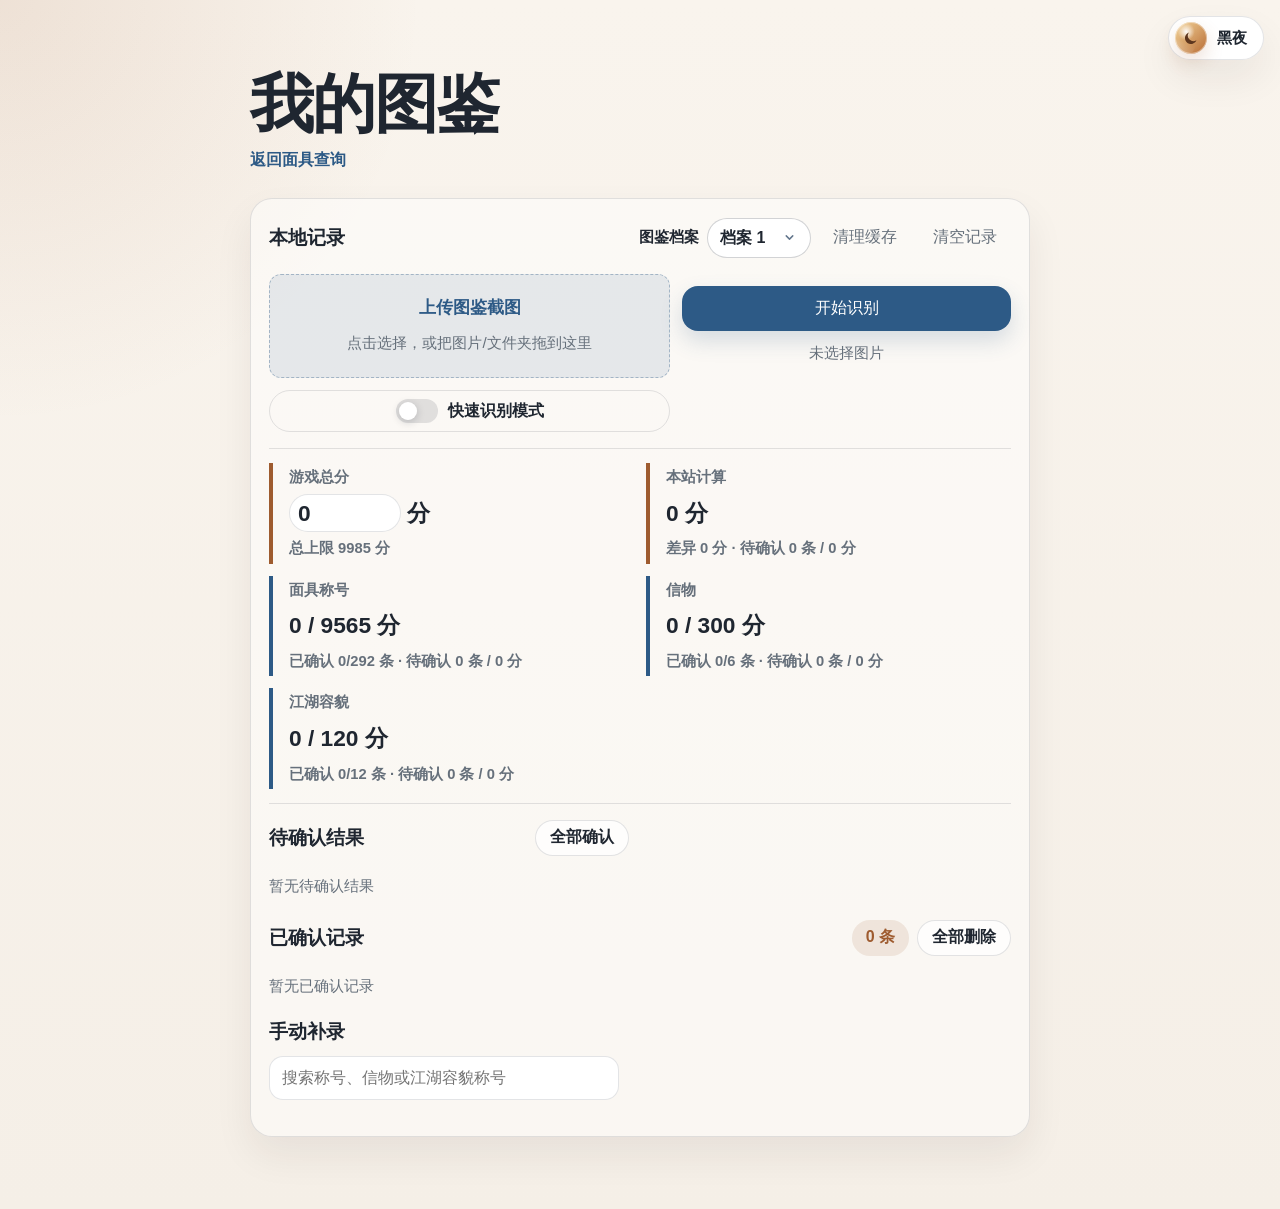
==== inventory.html @ 66054a43 "新增清理缓存按钮，强制更新新代码" ====
<!DOCTYPE html>
<html lang="zh-CN">
  <head>
    <meta charset="UTF-8" />
    <meta name="viewport" content="width=device-width, initial-scale=1.0" />
    <title>我的图鉴 - 放置江湖面具分查询</title>
    <meta
      name="description"
      content="本地上传图鉴截图识别称号、信物和江湖容貌，计算图鉴分差异。"
    />
    <link rel="icon" href="data:," />
    <script>
      (() => {
        try {
          const theme = localStorage.getItem("mask-score-theme");
          if (theme === "light" || theme === "dark") {
            document.documentElement.dataset.theme = theme;
          }
        } catch (error) {}
      })();
    </script>
    <link rel="stylesheet" href="./styles.css?v=20260520-runtime-cache1" />
  </head>
  <body class="inventory-only-page">
    <button
      id="theme-toggle"
      class="theme-toggle"
      type="button"
      aria-label="切换为黑夜模式"
      aria-pressed="false"
    >
      <span class="theme-toggle-orbit" aria-hidden="true">
        <span class="theme-toggle-glow"></span>
        <span class="theme-toggle-icon theme-toggle-icon-light">
          <svg viewBox="0 0 24 24" focusable="false">
            <path
              d="M12 5.5a6.5 6.5 0 1 0 0 13 6.5 6.5 0 0 0 0-13Zm0-3 1.1 2.1h-2.2L12 2.5Zm0 19 1.1-2.1h-2.2l1.1 2.1ZM4.7 4.7l2.3.7-1.6 1.6-.7-2.3Zm14.6 14.6-.7-2.3-1.6 1.6 2.3.7ZM2.5 12l2.1-1.1v2.2L2.5 12Zm19 0-2.1-1.1v2.2l2.1-1.1ZM4.7 19.3l.7-2.3 1.6 1.6-2.3.7ZM19.3 4.7l-2.3.7 1.6 1.6.7-2.3Z"
            />
          </svg>
        </span>
        <span class="theme-toggle-icon theme-toggle-icon-dark">
          <svg viewBox="0 0 24 24" focusable="false">
            <path
              d="M20.2 15.2A8.2 8.2 0 0 1 8.8 3.8 8.9 8.9 0 1 0 20.2 15.2Z"
            />
          </svg>
        </span>
      </span>
      <span id="theme-toggle-text" class="theme-toggle-text">黑夜</span>
    </button>

    <main class="page inventory-page">
      <section class="masthead">
        <h1>我的图鉴</h1>
        <p class="page-links">
          <a href="./index.html">返回面具查询</a>
        </p>
      </section>

      <section class="inventory-panel" aria-labelledby="inventory-title">
        <div class="panel-heading">
          <div>
            <h2 id="inventory-title">本地记录</h2>
          </div>
          <div class="heading-actions inventory-profile-actions">
            <label class="profile-select-label" for="inventory-profile">图鉴档案</label>
            <select id="inventory-profile" class="profile-select">
              <option value="profile-1">档案 1</option>
              <option value="profile-2">档案 2</option>
              <option value="profile-3">档案 3</option>
              <option value="profile-4">档案 4</option>
              <option value="profile-5">档案 5</option>
            </select>
            <button id="repair-cache" class="ghost-button" type="button">
              清理缓存
            </button>
            <button id="reset-inventory" class="ghost-button" type="button">
              清空记录
            </button>
          </div>
        </div>

        <div class="inventory-layout">
          <div class="inventory-card upload-card">
            <label id="upload-drop" class="upload-drop">
              <span>上传图鉴截图</span>
              <small>点击选择，或把图片/文件夹拖到这里</small>
              <input
                id="screenshot-input"
                class="file-input"
                type="file"
                accept="image/*"
                multiple
                aria-label="上传图鉴截图"
              />
            </label>
            <div class="upload-actions">
              <button id="run-ocr" class="primary-button" type="button" disabled>
                开始识别
              </button>
              <span id="ocr-status" class="inline-status">未选择图片</span>
              <span id="ocr-timer" class="ocr-timer" hidden></span>
            </div>
            <label class="ocr-mode-toggle">
              <input id="ocr-fast-mode" type="checkbox" />
              <span class="ocr-mode-switch" aria-hidden="true">
                <span></span>
              </span>
              <span>快速识别模式</span>
            </label>
            <progress id="ocr-progress" class="ocr-progress" value="0" max="1" hidden></progress>
          </div>

        </div>

        <div id="score-summary" class="score-summary" aria-live="polite"></div>

        <div class="inventory-tabs">
          <section class="inventory-card">
            <div class="compact-form-head">
              <h3>待确认结果</h3>
              <button id="confirm-all" class="ghost-button" type="button" disabled>
                全部确认
              </button>
            </div>
            <div id="pending-list" class="pending-list"></div>
          </section>

          <section class="inventory-card confirmed-section">
            <div class="compact-form-head">
              <h3>已确认记录</h3>
              <div class="heading-actions">
                <span id="confirmed-count" class="pill"></span>
                <button id="clear-confirmed" class="ghost-button" type="button" disabled>
                  全部删除
                </button>
              </div>
            </div>
            <div id="confirmed-list" class="manual-results"></div>
          </section>

          <section class="inventory-card">
            <h3>手动补录</h3>
            <div class="manual-search">
              <input
                id="manual-query"
                type="search"
                placeholder="搜索称号、信物或江湖容貌称号"
                autocomplete="off"
                spellcheck="false"
              />
            </div>
            <div id="manual-results" class="manual-results"></div>
          </section>
        </div>

        <section class="inventory-card token-section" hidden>
          <div class="compact-form-head">
            <h3>信物图鉴</h3>
            <span id="token-count" class="pill"></span>
          </div>
          <div id="token-list" class="token-list"></div>
        </section>
      </section>
    </main>

    <div id="confirm-dialog" class="modal-backdrop" hidden>
      <section
        class="confirm-modal"
        role="dialog"
        aria-modal="true"
        aria-labelledby="confirm-dialog-title"
        aria-describedby="confirm-dialog-message"
      >
        <h2 id="confirm-dialog-title">确认操作</h2>
        <p id="confirm-dialog-message">确定执行这个操作吗？</p>
        <div class="modal-actions">
          <button
            id="confirm-dialog-cancel"
            class="ghost-button"
            type="button"
            data-dialog-action="cancel"
          >
            取消
          </button>
          <button
            id="confirm-dialog-confirm"
            class="primary-button danger-button"
            type="button"
            data-dialog-action="confirm"
          >
            确认
          </button>
        </div>
      </section>
    </div>

    <script src="./vendor/tesseract/tesseract.min.js?v=5.1.1" defer></script>
    <script src="./vendor/pinyin-pro.js" defer></script>
    <script src="./app.js?v=20260520-runtime-cache1" defer></script>
  </body>
</html>
---- styles.css ----
:root {
  color-scheme: light;
  --bg: #f5efe7;
  --surface: rgba(255, 252, 247, 0.92);
  --surface-strong: rgba(255, 255, 255, 0.98);
  --ink: #1f2630;
  --muted: #66707b;
  --line: rgba(31, 38, 48, 0.12);
  --accent: #2d5a86;
  --accent-soft: rgba(45, 90, 134, 0.1);
  --warm: #9e5b2f;
  --warm-soft: rgba(158, 91, 47, 0.12);
  --shadow: 0 18px 38px rgba(42, 35, 27, 0.07);
  --radius-lg: 20px;
  --radius-md: 16px;
  --radius-sm: 999px;
  --transition: 180ms ease-out;
}

:root[data-theme="dark"] {
  color-scheme: dark;
  --bg: #14181d;
  --surface: rgba(27, 32, 39, 0.9);
  --surface-strong: rgba(31, 37, 45, 0.96);
  --ink: #d6dce4;
  --muted: #9ca7b4;
  --line: rgba(214, 220, 228, 0.12);
  --accent: #79a6d2;
  --accent-soft: rgba(121, 166, 210, 0.16);
  --warm: #d6b183;
  --warm-soft: rgba(214, 177, 131, 0.14);
  --shadow: 0 18px 42px rgba(0, 0, 0, 0.34);
}

* {
  box-sizing: border-box;
}

[hidden] {
  display: none !important;
}

html {
  scroll-behavior: smooth;
}

body {
  margin: 0;
  min-height: 100vh;
  font-family: "Noto Sans SC", "PingFang SC", "Microsoft YaHei", sans-serif;
  color: var(--ink);
  transition: color 280ms ease-out;
  background:
    radial-gradient(circle at top left, rgba(158, 91, 47, 0.12), transparent 24%),
    linear-gradient(180deg, #f9f4ed 0%, var(--bg) 100%);
}

:root[data-theme="dark"] body {
  background:
    radial-gradient(circle at top left, rgba(121, 166, 210, 0.14), transparent 24%),
    linear-gradient(180deg, #181d24 0%, var(--bg) 100%);
}

button,
input {
  font: inherit;
}

button {
  cursor: pointer;
}

.theme-toggle {
  position: fixed;
  top: 16px;
  right: 16px;
  z-index: 10;
  display: inline-flex;
  align-items: center;
  gap: 9px;
  min-height: 44px;
  padding: 5px 15px 5px 6px;
  border: 1px solid var(--line);
  border-radius: var(--radius-sm);
  background: var(--surface-strong);
  color: var(--ink);
  box-shadow: var(--shadow);
  font-size: 0.94rem;
  font-weight: 800;
  line-height: 1;
  transition:
    transform var(--transition),
    background-color var(--transition),
    color var(--transition),
    border-color var(--transition),
    box-shadow var(--transition);
}

.theme-toggle:hover,
.theme-toggle:focus-visible {
  transform: translateY(-1px);
  border-color: rgba(45, 90, 134, 0.34);
  color: var(--accent);
}

.theme-toggle:focus-visible {
  outline: 3px solid var(--accent-soft);
  outline-offset: 3px;
}

.theme-toggle-orbit {
  position: relative;
  display: inline-flex;
  align-items: center;
  justify-content: center;
  width: 32px;
  height: 32px;
  overflow: hidden;
  border-radius: 50%;
  background:
    radial-gradient(circle at 35% 30%, rgba(255, 255, 255, 0.95), transparent 28%),
    linear-gradient(135deg, #f4d69c, #b76b34);
  box-shadow:
    inset 0 0 0 1px rgba(255, 255, 255, 0.42),
    0 8px 18px rgba(158, 91, 47, 0.18);
  will-change: transform;
  transition:
    box-shadow 320ms ease-out,
    transform 320ms cubic-bezier(0.2, 0.8, 0.2, 1);
}

.theme-toggle-glow {
  position: absolute;
  inset: -8px;
  border-radius: inherit;
  background:
    conic-gradient(from 90deg, transparent, rgba(255, 255, 255, 0.7), transparent 42%);
  opacity: 0.5;
  transform: translateX(-18px) rotate(18deg);
  transition:
    opacity 320ms ease-out,
    transform 420ms cubic-bezier(0.2, 0.8, 0.2, 1);
}

.theme-toggle-icon {
  position: absolute;
  inset: 0;
  display: inline-flex;
  align-items: center;
  justify-content: center;
  color: #5d361e;
  transition:
    opacity 240ms ease-out,
    color 260ms ease-out,
    transform 360ms cubic-bezier(0.2, 0.8, 0.2, 1);
}

.theme-toggle-icon svg {
  width: 16px;
  height: 16px;
  fill: currentColor;
}

.theme-toggle-icon-light {
  opacity: 0;
  transform: translateY(14px) rotate(-70deg) scale(0.72);
}

.theme-toggle-icon-dark {
  opacity: 1;
  transform: translateY(0) rotate(0deg) scale(1);
}

.theme-toggle-text {
  display: inline-block;
  min-width: 2.1em;
  text-align: center;
  transition:
    opacity 220ms ease-out,
    transform 260ms cubic-bezier(0.2, 0.8, 0.2, 1);
}

.theme-toggle.is-switching .theme-toggle-orbit {
  animation: theme-orbit-pop 420ms cubic-bezier(0.2, 0.8, 0.2, 1);
}

.theme-toggle.is-switching .theme-toggle-glow {
  opacity: 0.9;
  transform: translateX(18px) rotate(150deg);
}

.theme-toggle.is-switching .theme-toggle-text {
  animation: theme-text-flip 300ms ease-out;
}

:root[data-theme="dark"] .theme-toggle-orbit {
  background:
    radial-gradient(circle at 64% 35%, rgba(255, 255, 255, 0.78), transparent 11%),
    linear-gradient(135deg, #263241, #0f151d);
  box-shadow:
    inset 0 0 0 1px rgba(255, 255, 255, 0.13),
    0 8px 18px rgba(0, 0, 0, 0.28);
}

:root[data-theme="dark"] .theme-toggle-icon-light {
  color: #f2ca73;
  opacity: 1;
  transform: translateY(0) rotate(0deg) scale(1);
}

:root[data-theme="dark"] .theme-toggle-icon-dark {
  opacity: 0;
  transform: translateY(-14px) rotate(70deg) scale(0.72);
}

.page {
  width: min(920px, calc(100% - 32px));
  margin: 0 auto;
  padding: 72px 0 72px;
}

.masthead {
  margin-bottom: 22px;
}

.masthead h1 {
  margin: 0;
  font-size: clamp(2.3rem, 5vw, 4rem);
  line-height: 1;
  letter-spacing: -0.03em;
}

.intro {
  margin: 14px 0 0;
  max-width: 34rem;
  font-size: 1.08rem;
  line-height: 1.7;
  color: var(--muted);
}

.page-links {
  display: flex;
  flex-wrap: wrap;
  align-items: center;
  gap: 10px 12px;
  margin: 12px 0 0;
  font-size: 1rem;
  font-weight: 800;
  line-height: 1.5;
}

.page-links a {
  color: var(--accent);
  text-decoration: none;
}

.page-links a:hover,
.page-links a:focus-visible {
  text-decoration: underline;
  text-underline-offset: 4px;
}

.profile-inline-control {
  display: inline-flex;
  align-items: center;
  gap: 8px;
  color: var(--ink);
  font-weight: 800;
}

.search-area {
  margin-top: 8px;
}

.sr-only {
  position: absolute;
  width: 1px;
  height: 1px;
  padding: 0;
  margin: -1px;
  overflow: hidden;
  clip: rect(0, 0, 0, 0);
  white-space: nowrap;
  border: 0;
}

.search-form {
  margin: 0;
}

.input-shell {
  display: grid;
  grid-template-columns: auto minmax(0, 1fr) auto auto;
  align-items: center;
  gap: 10px;
  padding: 10px;
  border-radius: 22px;
  background: var(--surface-strong);
  border: 1px solid var(--line);
  box-shadow: var(--shadow);
}

.input-shell:focus-within {
  border-color: rgba(45, 90, 134, 0.34);
  box-shadow:
    0 18px 38px rgba(42, 35, 27, 0.07),
    0 0 0 5px rgba(45, 90, 134, 0.08);
}

.input-icon {
  display: inline-flex;
  align-items: center;
  justify-content: center;
  width: 44px;
  height: 44px;
  border-radius: 14px;
  background: var(--accent-soft);
  color: var(--accent);
}

.input-icon svg {
  width: 18px;
  height: 18px;
  fill: currentColor;
}

.search-form input {
  width: 100%;
  padding: 0;
  border: 0;
  background: transparent;
  color: var(--ink);
  font-size: 1.08rem;
}

.search-form input::placeholder {
  color: #8e97a1;
}

.search-form input:focus {
  outline: 0;
}

.ghost-button,
.primary-button,
.suggestion-item {
  border: 0;
  transition:
    transform var(--transition),
    background-color var(--transition),
    color var(--transition),
    border-color var(--transition),
    box-shadow var(--transition);
}

.ghost-button {
  padding: 10px 14px;
  border-radius: 14px;
  background: transparent;
  color: var(--muted);
}

.ghost-button:hover,
.ghost-button:focus-visible {
  background: rgba(31, 38, 48, 0.06);
  color: var(--ink);
}

.ghost-button:disabled {
  cursor: default;
  opacity: 0.58;
}

.primary-button {
  padding: 12px 18px;
  border-radius: 16px;
  background: var(--accent);
  color: #fff;
  box-shadow: 0 10px 22px rgba(45, 90, 134, 0.18);
}

.primary-button:hover,
.primary-button:focus-visible {
  transform: translateY(-1px);
  background: #21486d;
}

.danger-button {
  background: #a95348;
  box-shadow: 0 10px 22px rgba(169, 83, 72, 0.2);
}

.danger-button:hover,
.danger-button:focus-visible {
  background: #8f463d;
}

.suggestions {
  display: flex;
  flex-wrap: wrap;
  gap: 10px;
}

.suggestion-item {
  padding: 10px 14px;
  border-radius: var(--radius-sm);
  background: rgba(255, 255, 255, 0.76);
  border: 1px solid var(--line);
  color: var(--ink);
  font-size: 1rem;
  line-height: 1.35;
}

.suggestion-item:hover,
.suggestion-item:focus-visible {
  transform: translateY(-1px);
  background: #fff;
}

.suggestions {
  margin-top: 12px;
}

.filter-form,
.trait-form {
  display: grid;
  gap: 12px;
  margin-top: 14px;
  padding: 12px;
  border: 1px solid var(--line);
  border-radius: 18px;
  background: rgba(255, 255, 255, 0.48);
}

.form-panel-head {
  display: flex;
  align-items: center;
  justify-content: space-between;
  gap: 12px;
  min-width: 0;
}

.filter-title {
  min-width: max-content;
  font-size: 1rem;
  font-weight: 800;
  line-height: 1.3;
}

.collapse-toggle {
  display: inline-grid;
  grid-auto-flow: column;
  grid-auto-columns: max-content;
  place-items: center;
  align-content: center;
  justify-content: center;
  gap: 7px;
  min-width: 66px;
  min-height: 32px;
  padding: 0 11px;
  border: 1px solid var(--line);
  border-radius: var(--radius-sm);
  background: rgba(255, 255, 255, 0.62);
  color: var(--muted);
  font-size: 0.9rem;
  font-weight: 800;
  line-height: 1;
  transition:
    background-color var(--transition),
    border-color var(--transition),
    color var(--transition);
}

.collapse-toggle-label {
  display: block;
  line-height: 1;
}

.collapse-toggle-icon {
  display: block;
  width: 7px;
  height: 7px;
  border-right: 2px solid currentColor;
  border-bottom: 2px solid currentColor;
  transform: rotate(45deg);
  transform-origin: center;
  transition: transform var(--transition);
}

.collapse-toggle[aria-expanded="false"] .collapse-toggle-icon {
  transform: rotate(-135deg);
}

.collapse-toggle:hover,
.collapse-toggle:focus-visible {
  border-color: rgba(45, 90, 134, 0.34);
  background: var(--surface-strong);
  color: var(--accent);
}

.collapse-toggle:focus-visible {
  outline: 3px solid var(--accent-soft);
  outline-offset: 3px;
}

.filter-content {
  display: grid;
  grid-template-columns: minmax(0, 1fr) minmax(0, 1fr);
  align-items: center;
  gap: 12px;
}

.filter-group {
  display: flex;
  flex-wrap: wrap;
  align-items: center;
  gap: 8px;
  min-width: 0;
  margin: 0;
  padding: 0;
  border: 0;
}

.filter-group-title {
  flex: 0 0 auto;
  margin-right: 2px;
  color: var(--muted);
  font-size: 0.9rem;
  line-height: 1.3;
}

.filter-option {
  display: inline-flex;
  align-items: center;
  gap: 6px;
  min-height: 32px;
  padding: 0 10px;
  border: 1px solid var(--line);
  border-radius: var(--radius-sm);
  background: rgba(255, 255, 255, 0.62);
  color: var(--ink);
  font-size: 0.92rem;
  font-weight: 700;
  line-height: 1.3;
  cursor: pointer;
  transition:
    background-color var(--transition),
    border-color var(--transition),
    color var(--transition);
}

.filter-option:hover,
.filter-option:focus-within {
  border-color: rgba(45, 90, 134, 0.34);
  background: var(--surface-strong);
}

.filter-option input {
  width: 14px;
  height: 14px;
  margin: 0;
  accent-color: var(--accent);
}

.filter-option.is-selected {
  border-color: rgba(45, 90, 134, 0.34);
  background: var(--accent-soft);
  color: var(--accent);
}

.trait-content {
  display: grid;
  grid-template-columns: minmax(0, 1fr) auto;
  align-items: center;
  gap: 12px;
}

.trait-copy {
  display: flex;
  align-items: baseline;
  gap: 8px;
  min-width: max-content;
}

.trait-title {
  font-size: 1rem;
  font-weight: 800;
  line-height: 1.3;
}

.trait-limit {
  color: var(--muted);
  font-size: 0.9rem;
  line-height: 1.3;
}

.trait-options {
  display: flex;
  flex-wrap: wrap;
  gap: 8px;
  min-width: 0;
}

.trait-option {
  display: inline-flex;
  align-items: center;
  gap: 6px;
  min-height: 32px;
  padding: 0 10px;
  border: 1px solid var(--line);
  border-radius: var(--radius-sm);
  background: rgba(255, 255, 255, 0.62);
  color: var(--ink);
  font-size: 0.92rem;
  font-weight: 700;
  line-height: 1.3;
  cursor: pointer;
  transition:
    background-color var(--transition),
    border-color var(--transition),
    color var(--transition);
}

.trait-option:hover,
.trait-option:focus-within {
  border-color: rgba(45, 90, 134, 0.34);
  background: var(--surface-strong);
}

.trait-option input {
  width: 14px;
  height: 14px;
  margin: 0;
  accent-color: var(--accent);
}

.trait-option.is-selected {
  border-color: rgba(45, 90, 134, 0.34);
  background: var(--accent-soft);
  color: var(--accent);
}

.trait-option.is-disabled {
  cursor: not-allowed;
  opacity: 0.46;
}

.trait-percent {
  color: var(--warm);
  white-space: nowrap;
}

.trait-bonus {
  display: inline-flex;
  align-items: center;
  justify-content: center;
  min-height: 32px;
  padding: 0 10px;
  border-radius: var(--radius-sm);
  background: var(--warm-soft);
  color: var(--warm);
  font-weight: 800;
  white-space: nowrap;
}

.inventory-panel {
  position: fixed;
  top: 72px;
  bottom: 16px;
  left: 16px;
  z-index: 8;
  display: grid;
  gap: 16px;
  width: clamp(220px, calc((100vw - 920px) / 2 - 32px), 360px);
  margin-top: 0;
  padding: 18px;
  overflow: auto;
  border: 1px solid var(--line);
  border-radius: 22px;
  background: rgba(255, 255, 255, 0.48);
  box-shadow: var(--shadow);
}

.inventory-panel .inventory-layout,
.inventory-panel .inventory-tabs,
.inventory-panel .score-summary {
  grid-template-columns: 1fr;
}

.inventory-only-page .page {
  width: min(780px, calc(100% - 32px));
}

.inventory-only-page .inventory-panel {
  position: static;
  width: 100%;
  max-height: none;
  margin-top: 26px;
  overflow: visible;
}

.inventory-only-page .inventory-tabs {
  grid-template-columns: repeat(2, minmax(0, 1fr));
}

.inventory-only-page .inventory-layout {
  grid-template-columns: 1fr;
}

.inventory-only-page .score-summary {
  grid-template-columns: repeat(2, minmax(0, 1fr));
}

.inventory-only-page .upload-card {
  width: 100%;
}

.upload-card {
  grid-template-columns: minmax(280px, 1fr) minmax(260px, 0.82fr);
  align-items: stretch;
  column-gap: 22px;
}

.panel-heading,
.compact-form-head,
.upload-actions {
  display: flex;
  align-items: center;
  justify-content: space-between;
  gap: 12px;
  min-width: 0;
}

.heading-actions {
  display: flex;
  flex: 0 0 auto;
  align-items: center;
  justify-content: flex-end;
  gap: 8px;
}

.inventory-profile-actions {
  flex-wrap: wrap;
}

.profile-select-label {
  color: var(--ink);
  font-size: 0.92rem;
  font-weight: 800;
  white-space: nowrap;
}

.profile-select {
  appearance: none;
  min-height: 40px;
  min-width: 104px;
  padding: 0 38px 0 12px;
  border: 1px solid rgba(31, 38, 48, 0.2);
  border-radius: var(--radius-sm);
  background-color: var(--surface-strong);
  background-image: url("data:image/svg+xml,%3Csvg viewBox='0 0 16 16' xmlns='http://www.w3.org/2000/svg'%3E%3Cpath d='M4 6l4 4 4-4' fill='none' stroke='%2364778d' stroke-width='1.8' stroke-linecap='round' stroke-linejoin='round'/%3E%3C/svg%3E");
  background-position: right 14px center;
  background-repeat: no-repeat;
  background-size: 13px 13px;
  color: var(--ink);
  font: inherit;
  font-weight: 800;
}

:root[data-theme="dark"] .profile-select {
  border-color: var(--line);
}

.panel-heading h2,
.compact-form-head h3,
.inventory-card h3 {
  margin: 0;
  font-size: 1.2rem;
  line-height: 1.25;
}

.panel-heading p,
.subtle-line,
.inline-status {
  margin: 6px 0 0;
  color: var(--muted);
  font-size: 0.94rem;
  line-height: 1.6;
}

.inventory-layout,
.inventory-tabs {
  display: grid;
  grid-template-columns: repeat(2, minmax(0, 1fr));
  gap: 22px;
}

.inventory-card {
  display: grid;
  gap: 12px;
  min-width: 0;
  padding: 0;
  border: 0;
  border-radius: 0;
  background: transparent;
}

.confirmed-section {
  grid-column: 1 / -1;
}

.confirmed-section .manual-results {
  grid-template-columns: repeat(2, minmax(0, 1fr));
  column-gap: 44px;
  row-gap: 0;
}

.upload-drop {
  position: relative;
  display: grid;
  place-items: center;
  gap: 6px;
  min-height: 104px;
  padding: 18px 22px;
  border: 1px dashed rgba(45, 90, 134, 0.36);
  border-radius: 12px;
  background: var(--accent-soft);
  color: var(--accent);
  text-align: center;
  cursor: pointer;
  transition:
    border-color 0.18s ease,
    background 0.18s ease,
    transform 0.18s ease;
  overflow: hidden;
}

.upload-actions {
  align-self: stretch;
  flex-direction: column;
  align-items: stretch;
  justify-content: center;
  gap: 10px;
  min-width: 0;
}

.upload-actions .primary-button {
  width: 100%;
  min-width: 132px;
  white-space: nowrap;
}

.upload-actions .inline-status {
  min-height: 24px;
  margin: 0;
  text-align: center;
}

.ocr-timer {
  display: inline-flex;
  align-items: center;
  justify-content: center;
  min-height: 30px;
  padding: 4px 10px;
  border-radius: 999px;
  background: var(--surface-strong);
  color: var(--muted);
  font-size: 0.92rem;
  font-weight: 800;
  line-height: 1.35;
  text-align: center;
}

.ocr-mode-toggle {
  display: flex;
  align-items: center;
  justify-content: center;
  gap: 10px;
  min-height: 42px;
  padding: 8px 12px;
  border: 1px solid var(--line);
  border-radius: var(--radius-sm);
  color: var(--ink);
  font-weight: 800;
  cursor: pointer;
  user-select: none;
}

.ocr-mode-toggle input {
  position: absolute;
  width: 1px;
  height: 1px;
  opacity: 0;
  pointer-events: none;
}

.ocr-mode-switch {
  position: relative;
  flex: 0 0 auto;
  width: 42px;
  height: 24px;
  border-radius: 999px;
  background: var(--line);
  transition:
    background 0.18s ease,
    box-shadow 0.18s ease;
}

.ocr-mode-switch span {
  position: absolute;
  top: 3px;
  left: 3px;
  width: 18px;
  height: 18px;
  border-radius: 50%;
  background: var(--surface-strong);
  box-shadow: 0 2px 8px rgba(16, 24, 40, 0.2);
  transition: transform 0.18s ease;
}

.ocr-mode-toggle input:checked + .ocr-mode-switch {
  background: var(--accent);
  box-shadow: 0 0 0 4px var(--accent-soft);
}

.ocr-mode-toggle input:checked + .ocr-mode-switch span {
  transform: translateX(18px);
}

.ocr-mode-toggle input:focus-visible + .ocr-mode-switch {
  outline: 3px solid var(--accent-soft);
  outline-offset: 2px;
}

.upload-drop.is-drag-over {
  border-color: var(--accent);
  background: color-mix(in srgb, var(--accent-soft) 72%, var(--accent) 28%);
  transform: translateY(-1px);
}

.upload-drop:focus-within {
  border-color: var(--accent);
  box-shadow: 0 0 0 4px var(--accent-soft);
}

.upload-drop span {
  position: relative;
  z-index: 1;
  pointer-events: none;
  font-size: 1.04rem;
  font-weight: 800;
}

.upload-drop small {
  position: relative;
  z-index: 1;
  pointer-events: none;
  color: var(--muted);
  font-size: 0.95rem;
  line-height: 1.5;
}

.file-input {
  position: absolute;
  inset: 0;
  width: 100%;
  height: 100%;
  z-index: 2;
  opacity: 0;
  cursor: pointer;
  pointer-events: auto;
}

.ocr-progress {
  grid-column: 1 / -1;
  width: 100%;
  height: 8px;
  overflow: hidden;
  border: 0;
  border-radius: var(--radius-sm);
  background: var(--line);
}

.ocr-progress::-webkit-progress-value {
  border-radius: inherit;
  background: var(--accent);
}

.number-row,
.manual-search {
  display: grid;
  grid-template-columns: minmax(0, 1fr) auto;
  gap: 10px;
}

.number-row input,
.manual-search input {
  width: 100%;
  min-height: 44px;
  padding: 0 12px;
  border: 1px solid var(--line);
  border-radius: 14px;
  background: var(--surface-strong);
  color: var(--ink);
}

.number-row input:focus,
.manual-search input:focus {
  outline: 3px solid var(--accent-soft);
  border-color: rgba(45, 90, 134, 0.34);
}

.score-summary {
  display: grid;
  grid-template-columns: repeat(5, minmax(0, 1fr));
  gap: 12px;
  padding: 14px 0;
  border-top: 1px solid var(--line);
  border-bottom: 1px solid var(--line);
}

.summary-item {
  min-width: 0;
  padding: 4px 16px;
  border: 0;
  border-left: 4px solid var(--accent);
  border-radius: 0;
  background: transparent;
}

.summary-item:nth-child(1),
.summary-item:nth-child(2) {
  border-left-color: var(--warm);
}

.summary-label {
  display: block;
  color: var(--muted);
  font-size: 0.94rem;
  font-weight: 800;
  line-height: 1.35;
}

.summary-value {
  display: flex;
  align-items: center;
  margin-top: 7px;
  min-height: 38px;
  font-size: 1.42rem;
  font-weight: 900;
  line-height: 1.2;
}

.summary-editable-value {
  align-items: center;
  gap: 6px;
}

.summary-number-input {
  width: min(100%, 112px);
  min-height: 38px;
  padding: 0 8px;
  border: 1px solid var(--line);
  border-radius: var(--radius-sm);
  background: var(--surface-strong);
  color: var(--ink);
  font: inherit;
  font-weight: 900;
}

.summary-number-input:focus {
  outline: 3px solid var(--accent-soft);
  border-color: rgba(45, 90, 134, 0.34);
}

.summary-number-unit {
  flex: 0 0 auto;
  display: inline-flex;
  align-items: center;
  min-height: 38px;
}

.summary-detail {
  display: block;
  margin-top: 6px;
  color: var(--muted);
  font-size: 0.92rem;
  font-weight: 700;
  line-height: 1.45;
}

.summary-item.is-warning .summary-value {
  color: var(--warm);
}

.pending-list,
.manual-results,
.token-list {
  display: grid;
  gap: 0;
}

.inventory-card .compact-form-head .ghost-button,
.inventory-card .heading-actions .ghost-button {
  display: inline-flex;
  align-items: center;
  justify-content: center;
  min-height: 36px;
  padding: 0 14px;
  border: 1px solid var(--line);
  border-radius: var(--radius-sm);
  background: var(--surface-strong);
  color: var(--ink);
  font-weight: 800;
  box-shadow: 0 6px 16px rgba(31, 38, 48, 0.05);
}

.inventory-card .compact-form-head .ghost-button:hover,
.inventory-card .compact-form-head .ghost-button:focus-visible,
.inventory-card .heading-actions .ghost-button:hover,
.inventory-card .heading-actions .ghost-button:focus-visible {
  border-color: rgba(45, 90, 134, 0.34);
  background: var(--accent-soft);
  color: var(--accent);
}

.inventory-card .compact-form-head .ghost-button:disabled,
.inventory-card .heading-actions .ghost-button:disabled {
  border-color: var(--line);
  background: color-mix(in srgb, var(--surface-strong) 72%, transparent);
  color: var(--ink);
  box-shadow: none;
  opacity: 1;
}

.pending-item,
.manual-item,
.token-item,
.status-row {
  display: grid;
  gap: 8px;
  min-width: 0;
  padding: 12px 0;
  border: 0;
  border-bottom: 1px solid var(--line);
  border-radius: 0;
  background: transparent;
}

.pending-item:first-child,
.manual-item:first-child,
.token-item:first-child,
.status-row:first-child {
  border-top: 1px solid var(--line);
}

.confirmed-section .manual-item:nth-child(2) {
  border-top: 1px solid var(--line);
}

.pending-top,
.manual-top,
.token-top {
  display: flex;
  align-items: flex-start;
  justify-content: space-between;
  gap: 24px;
  min-width: 0;
}

.pending-title,
.manual-title,
.token-title {
  margin: 0;
  font-size: 1rem;
  font-weight: 800;
  line-height: 1.35;
  overflow-wrap: anywhere;
}

.pending-meta,
.manual-meta,
.token-meta {
  margin: 2px 0 0;
  color: var(--muted);
  font-size: 0.94rem;
  line-height: 1.5;
  overflow-wrap: anywhere;
}

.manual-text,
.confirmed-text {
  flex: 1 1 auto;
  min-width: 0;
}

.pending-side,
.manual-side,
.confirmed-side {
  display: flex;
  flex: 0 0 auto;
  align-items: center;
  gap: 12px;
  margin-left: 16px;
  white-space: nowrap;
}

.manual-top > .tiny-button,
.manual-side > .tiny-button,
.token-top > .tiny-button {
  flex: 0 0 auto;
  width: 72px;
  white-space: nowrap;
}

.pending-side {
  justify-content: flex-end;
}

.score-pill {
  display: inline-grid;
  flex: 0 0 auto;
  min-width: 68px;
  min-height: 38px;
  place-items: center;
  padding: 0 14px;
  border-radius: 999px;
  background: var(--surface-strong);
  color: var(--warm);
  font-weight: 900;
  white-space: nowrap;
}

body.is-modal-open {
  overflow: hidden;
}

.modal-backdrop[hidden] {
  display: none;
}

.modal-backdrop {
  position: fixed;
  inset: 0;
  z-index: 40;
  display: grid;
  place-items: center;
  padding: 24px;
  background: rgba(8, 12, 18, 0.58);
  backdrop-filter: blur(6px);
}

.confirm-modal {
  width: min(360px, 100%);
  padding: 22px;
  border: 1px solid var(--line);
  border-radius: 18px;
  background: var(--surface);
  box-shadow: 0 24px 70px rgba(0, 0, 0, 0.32);
}

.confirm-modal h2 {
  margin: 0;
  font-size: 1.18rem;
  line-height: 1.3;
}

.confirm-modal p {
  margin: 12px 0 0;
  color: var(--muted);
  font-size: 0.98rem;
  line-height: 1.7;
}

.modal-actions {
  display: flex;
  justify-content: flex-end;
  gap: 10px;
  margin-top: 20px;
}

.tiny-actions {
  display: flex;
  flex-wrap: wrap;
  justify-content: flex-end;
  gap: 6px;
}

.tiny-button {
  min-height: 34px;
  padding: 0 12px;
  border: 1px solid var(--line);
  border-radius: var(--radius-sm);
  background: var(--surface-strong);
  color: var(--ink);
  font-size: 0.94rem;
  font-weight: 800;
}

.tiny-button.is-active {
  border-color: rgba(45, 90, 134, 0.34);
  background: var(--accent-soft);
  color: var(--accent);
}

.tiny-button:disabled {
  cursor: default;
  opacity: 0.78;
}

.tiny-button.is-danger {
  color: var(--warm);
}

.inventory-chip,
.state-chip {
  display: inline-flex;
  align-items: center;
  min-height: 26px;
  padding: 0 9px;
  border-radius: var(--radius-sm);
  background: var(--accent-soft);
  color: var(--accent);
  font-size: 0.86rem;
  font-weight: 800;
  white-space: nowrap;
}

.state-chip.is-muted {
  background: rgba(31, 38, 48, 0.07);
  color: var(--muted);
}

.state-chip.is-warning {
  background: var(--warm-soft);
  color: var(--warm);
}

.state-chip.is-active {
  background: rgba(31, 132, 92, 0.13);
  color: #1f845c;
}

.card-state-row {
  display: flex;
  flex-wrap: wrap;
  gap: 8px;
  margin-top: 12px;
}

.status {
  margin-top: 22px;
  font-size: 1rem;
  line-height: 1.7;
  color: var(--muted);
}

.results {
  margin-top: 30px;
}

.result-group + .result-group {
  margin-top: 36px;
}

.group-header {
  display: flex;
  align-items: center;
  justify-content: space-between;
  gap: 14px;
  margin-bottom: 16px;
}

.group-header h2 {
  margin: 0;
  font-size: 1.4rem;
  line-height: 1.2;
}

.pill,
.score-badge {
  display: inline-flex;
  align-items: center;
  justify-content: center;
  min-height: 36px;
  padding: 0 14px;
  border-radius: var(--radius-sm);
  background: var(--warm-soft);
  color: var(--warm);
  font-weight: 700;
  white-space: nowrap;
}

.card-grid {
  display: grid;
  grid-template-columns: repeat(auto-fit, minmax(280px, 1fr));
  gap: 16px;
}

.card {
  padding: 20px;
  border-radius: var(--radius-lg);
  background: var(--surface);
  border: 1px solid var(--line);
  box-shadow: var(--shadow);
}

.card-top {
  display: flex;
  align-items: flex-start;
  justify-content: space-between;
  gap: 16px;
}

.card-heading {
  min-width: 0;
}

.card-title {
  margin: 0;
  font-size: 1.22rem;
  line-height: 1.3;
}

.card-subtitle,
.alias-line {
  margin: 8px 0 0;
  font-size: 1rem;
  line-height: 1.6;
  color: var(--muted);
}

.mask-meta {
  display: flex;
  flex-wrap: wrap;
  align-items: flex-start;
  gap: 8px;
  margin-top: 10px;
}

.info-chip {
  display: inline-flex;
  align-items: center;
  min-height: 28px;
  padding: 0 10px;
  border-radius: var(--radius-sm);
  background: var(--accent-soft);
  color: var(--accent);
  font-size: 0.92rem;
  font-weight: 700;
  line-height: 1.4;
  white-space: nowrap;
}

.decompose-chip {
  background: var(--warm-soft);
  color: var(--warm);
}

.upgrade-costs {
  min-width: 0;
  font-size: 0.92rem;
  line-height: 1.5;
}

.upgrade-costs summary {
  display: inline-flex;
  align-items: center;
  min-height: 28px;
  color: var(--accent);
  font-weight: 700;
  text-decoration: underline;
  text-underline-offset: 3px;
  cursor: pointer;
}

.upgrade-costs summary::-webkit-details-marker {
  display: none;
}

.upgrade-costs summary:focus-visible {
  outline: 3px solid var(--accent-soft);
  outline-offset: 3px;
  border-radius: 6px;
}

.upgrade-cost-list {
  list-style: none;
  margin: 8px 0 0;
  padding: 10px 12px;
  border-radius: 12px;
  border: 1px solid var(--line);
  background: rgba(255, 255, 255, 0.58);
  color: var(--ink);
}

.upgrade-cost-list li + li {
  margin-top: 4px;
}

.card-body {
  margin-top: 18px;
}

.detail-block + .detail-block {
  margin-top: 18px;
}

.detail-label {
  margin: 0 0 8px;
  font-size: 1rem;
  font-weight: 700;
  line-height: 1.4;
}

.direct-line {
  margin: 0;
  font-size: 1rem;
  line-height: 1.7;
}

.achievement-status-line {
  display: flex;
  align-items: flex-start;
  justify-content: space-between;
  gap: 10px;
  min-width: 0;
}

.achievement-status-text {
  min-width: 0;
  overflow-wrap: anywhere;
}

.detail-list {
  margin: 0;
  padding-left: 0;
  list-style: none;
  font-size: 1rem;
  line-height: 1.7;
}

.detail-list li + li {
  margin-top: 8px;
}

.empty-note {
  color: var(--muted);
}

.input-shell,
.input-icon,
.filter-form,
.trait-form,
.filter-option,
.trait-option,
.collapse-toggle,
.suggestion-item,
.card,
.pill,
.score-badge,
.info-chip,
.upgrade-cost-list {
  transition:
    background-color 280ms ease-out,
    color 280ms ease-out,
    border-color 280ms ease-out,
    box-shadow 280ms ease-out;
}

html.is-theme-switching::view-transition-old(root) {
  animation: theme-vt-out 280ms ease-out forwards;
}

html.is-theme-switching::view-transition-new(root) {
  animation: theme-vt-in 280ms ease-out forwards;
}

@keyframes theme-vt-out {
  to {
    opacity: 0;
  }
}

@keyframes theme-vt-in {
  from {
    opacity: 0;
  }
}

@keyframes theme-orbit-pop {
  0% {
    transform: scale(1) rotate(0deg);
  }

  44% {
    transform: scale(1.14) rotate(14deg);
  }

  100% {
    transform: scale(1) rotate(0deg);
  }
}

@keyframes theme-text-flip {
  0% {
    opacity: 1;
    transform: translateY(0);
  }

  45% {
    opacity: 0;
    transform: translateY(-6px);
  }

  55% {
    opacity: 0;
    transform: translateY(6px);
  }

  100% {
    opacity: 1;
    transform: translateY(0);
  }
}

:root[data-theme="dark"] .theme-toggle:hover,
:root[data-theme="dark"] .theme-toggle:focus-visible {
  border-color: rgba(121, 166, 210, 0.42);
}

:root[data-theme="dark"] .input-shell:focus-within {
  border-color: rgba(121, 166, 210, 0.42);
  box-shadow:
    0 18px 42px rgba(0, 0, 0, 0.34),
    0 0 0 5px rgba(121, 166, 210, 0.12);
}

:root[data-theme="dark"] .search-form input::placeholder {
  color: #7f8996;
}

:root[data-theme="dark"] .ghost-button:hover,
:root[data-theme="dark"] .ghost-button:focus-visible {
  background: rgba(214, 220, 228, 0.08);
}

:root[data-theme="dark"] .primary-button {
  color: #f2f6fb;
  box-shadow: 0 12px 24px rgba(7, 12, 18, 0.28);
}

:root[data-theme="dark"] .primary-button:hover,
:root[data-theme="dark"] .primary-button:focus-visible {
  background: #678fb8;
}

:root[data-theme="dark"] .suggestion-item {
  background: rgba(255, 255, 255, 0.04);
}

:root[data-theme="dark"] .suggestion-item:hover,
:root[data-theme="dark"] .suggestion-item:focus-visible {
  background: rgba(255, 255, 255, 0.08);
}

:root[data-theme="dark"] .trait-form,
:root[data-theme="dark"] .filter-form,
:root[data-theme="dark"] .inventory-panel {
  background: rgba(255, 255, 255, 0.04);
}

:root[data-theme="dark"] .filter-option,
:root[data-theme="dark"] .trait-option,
:root[data-theme="dark"] .collapse-toggle {
  background: rgba(255, 255, 255, 0.04);
}

:root[data-theme="dark"] .filter-option:hover,
:root[data-theme="dark"] .filter-option:focus-within,
:root[data-theme="dark"] .trait-option:hover,
:root[data-theme="dark"] .trait-option:focus-within,
:root[data-theme="dark"] .collapse-toggle:hover,
:root[data-theme="dark"] .collapse-toggle:focus-visible {
  border-color: rgba(121, 166, 210, 0.42);
  background: rgba(255, 255, 255, 0.08);
}

:root[data-theme="dark"] .filter-option.is-selected,
:root[data-theme="dark"] .trait-option.is-selected {
  border-color: rgba(121, 166, 210, 0.42);
  background: var(--accent-soft);
}

:root[data-theme="dark"] .upgrade-cost-list {
  background: rgba(255, 255, 255, 0.05);
}

@media (max-width: 720px) {
  .page {
    width: min(100% - 20px, 920px);
    padding-top: 60px;
  }

  .theme-toggle {
    top: 10px;
    right: 10px;
    min-height: 36px;
    padding: 0 11px;
    font-size: 0.9rem;
  }

  .input-shell {
    grid-template-columns: auto minmax(0, 1fr);
  }

  .ghost-button,
  .primary-button {
    grid-column: span 2;
  }

  .filter-content,
  .trait-content,
  .inventory-only-page .inventory-layout,
  .inventory-only-page .inventory-tabs,
  .upload-card,
  .inventory-layout,
  .inventory-tabs,
  .confirmed-section .manual-results,
  .inventory-only-page .score-summary,
  .score-summary {
    grid-template-columns: 1fr;
  }

  .confirmed-section .manual-results {
    column-gap: 0;
  }

  .confirmed-section .manual-item:nth-child(2) {
    border-top: 0;
  }

  .inventory-panel {
    padding: 12px;
  }

  .panel-heading,
  .compact-form-head,
  .pending-top,
  .manual-top,
  .token-top {
    align-items: flex-start;
    flex-direction: column;
  }

  .upload-actions {
    align-items: stretch;
  }

  .heading-actions {
    width: 100%;
    justify-content: space-between;
  }

  .inventory-profile-actions {
    display: grid;
    grid-template-columns: auto minmax(92px, 1fr);
    align-items: center;
    gap: 8px;
  }

  .profile-select-label {
    width: auto;
    font-size: 0.88rem;
  }

  .profile-select {
    width: 100%;
    min-width: 0;
    min-height: 36px;
    padding-right: 30px;
    padding-left: 10px;
    background-position: right 10px center;
    font-size: 0.94rem;
  }

  .inventory-profile-actions .ghost-button {
    grid-column: auto;
    width: 100%;
    min-height: 36px;
    padding: 8px 11px;
    white-space: nowrap;
  }

  .profile-inline-control {
    width: auto;
    max-width: 100%;
    align-items: center;
    flex-direction: row;
    gap: 7px;
    white-space: nowrap;
  }

  .profile-inline-control .profile-select {
    width: auto;
    min-width: 96px;
  }

  .confirmed-side {
    width: 100%;
    justify-content: space-between;
  }

  .pending-side,
  .manual-side {
    width: 100%;
    margin-left: 0;
    align-items: center;
    justify-content: space-between;
  }

  .pending-side .tiny-actions {
    flex-wrap: nowrap;
  }

  .confirmed-section .manual-top {
    align-items: flex-start;
    flex-direction: row;
    gap: 28px;
  }

  .confirmed-section .confirmed-side {
    width: auto;
    margin-left: 0;
    flex-direction: column;
    align-items: flex-end;
    justify-content: flex-start;
  }

  .number-row,
  .manual-search {
    grid-template-columns: 1fr;
  }

  .number-row .primary-button {
    grid-column: auto;
  }

  .tiny-actions {
    justify-content: flex-start;
  }

  .form-panel-head {
    align-items: flex-start;
  }

  .filter-title {
    min-width: 0;
  }

  .filter-group {
    display: grid;
    grid-template-columns: 40px repeat(2, minmax(0, 1fr));
  }

  .filter-option {
    justify-content: center;
  }

  .trait-copy {
    justify-content: space-between;
  }

  .trait-options {
    display: grid;
    grid-template-columns: repeat(2, minmax(0, 1fr));
  }

  .trait-option {
    justify-content: center;
  }

  .trait-bonus {
    justify-self: start;
  }

  .filter-form:not(.is-collapsed),
  .trait-form:not(.is-collapsed) {
    position: fixed;
    top: var(--mobile-panel-top);
    right: 28px;
    left: auto;
    z-index: 12;
    width: min(320px, calc(100vw - 56px));
    max-height: calc(100dvh - var(--mobile-panel-top) - 10px);
    margin-top: 0;
    overflow: auto;
    background: var(--surface-strong);
    box-shadow: 0 16px 36px rgba(42, 35, 27, 0.18);
  }

  .filter-form:not(.is-collapsed) {
    --mobile-panel-top: 108px;
  }

  .trait-form:not(.is-collapsed) {
    --mobile-panel-top: 176px;
  }

  .filter-form:not(.is-collapsed) + .trait-form:not(.is-collapsed) {
    --mobile-panel-top: 262px;
  }

  .filter-form.is-collapsed,
  .trait-form.is-collapsed {
    position: fixed;
    right: 0;
    left: auto;
    z-index: 11;
    width: 28px;
    min-height: 62px;
    margin-top: 0;
    padding: 0;
    gap: 0;
    overflow: hidden;
    border-right: 0;
    border-radius: 16px 0 0 16px;
    background: var(--surface-strong);
    box-shadow: 0 12px 28px rgba(42, 35, 27, 0.14);
  }

  .filter-form.is-collapsed {
    top: 108px;
  }

  .trait-form.is-collapsed {
    top: 176px;
  }

  .filter-form.is-collapsed .form-panel-head,
  .trait-form.is-collapsed .form-panel-head {
    align-items: stretch;
    height: 100%;
    gap: 0;
  }

  .filter-form.is-collapsed .filter-title,
  .trait-form.is-collapsed .trait-copy {
    display: none;
  }

  .filter-form.is-collapsed .collapse-toggle,
  .trait-form.is-collapsed .collapse-toggle {
    display: grid;
    grid-auto-flow: row;
    grid-auto-rows: max-content;
    place-items: center;
    align-content: center;
    justify-content: center;
    row-gap: 5px;
    width: 100%;
    min-width: 0;
    min-height: 62px;
    padding: 6px 0;
    border: 0;
    border-radius: inherit;
    background: transparent;
    color: var(--accent);
    font-size: 0.75rem;
    line-height: 1;
    letter-spacing: 0;
    text-align: center;
    writing-mode: horizontal-tb;
  }

  .filter-form:not(.is-collapsed) .collapse-toggle .collapse-toggle-icon,
  .trait-form:not(.is-collapsed) .collapse-toggle .collapse-toggle-icon {
    transform: rotate(-45deg);
  }

  .filter-form.is-collapsed .collapse-toggle .collapse-toggle-icon,
  .trait-form.is-collapsed .collapse-toggle .collapse-toggle-icon {
    width: 6px;
    height: 6px;
    transform: rotate(135deg);
  }

  .group-header,
  .card-top {
    flex-direction: column;
    align-items: flex-start;
  }
}

@media (max-width: 1419px) {
  .inventory-panel {
    position: static;
    width: 100%;
    max-height: none;
    margin-top: 26px;
    overflow: visible;
  }
}

@media (prefers-color-scheme: dark) {
  :root:not([data-theme]) {
    color-scheme: dark;
    --bg: #14181d;
    --surface: rgba(27, 32, 39, 0.9);
    --surface-strong: rgba(31, 37, 45, 0.96);
    --ink: #d6dce4;
    --muted: #9ca7b4;
    --line: rgba(214, 220, 228, 0.12);
    --accent: #79a6d2;
    --accent-soft: rgba(121, 166, 210, 0.16);
    --warm: #d6b183;
    --warm-soft: rgba(214, 177, 131, 0.14);
    --shadow: 0 18px 42px rgba(0, 0, 0, 0.34);
  }

  :root:not([data-theme]) body {
    background:
      radial-gradient(circle at top left, rgba(121, 166, 210, 0.14), transparent 24%),
      linear-gradient(180deg, #181d24 0%, var(--bg) 100%);
  }

  :root:not([data-theme]) .theme-toggle-orbit {
    background:
      radial-gradient(circle at 64% 35%, rgba(255, 255, 255, 0.78), transparent 11%),
      linear-gradient(135deg, #263241, #0f151d);
    box-shadow:
      inset 0 0 0 1px rgba(255, 255, 255, 0.13),
      0 8px 18px rgba(0, 0, 0, 0.28);
  }

  :root:not([data-theme]) .theme-toggle-icon-light {
    color: #f2ca73;
    opacity: 1;
    transform: translateY(0) rotate(0deg) scale(1);
  }

  :root:not([data-theme]) .theme-toggle-icon-dark {
    opacity: 0;
    transform: translateY(-14px) rotate(70deg) scale(0.72);
  }

  :root:not([data-theme]) .theme-toggle:hover,
  :root:not([data-theme]) .theme-toggle:focus-visible {
    border-color: rgba(121, 166, 210, 0.42);
  }

  :root:not([data-theme]) .input-shell:focus-within {
    border-color: rgba(121, 166, 210, 0.42);
    box-shadow:
      0 18px 42px rgba(0, 0, 0, 0.34),
      0 0 0 5px rgba(121, 166, 210, 0.12);
  }

  :root:not([data-theme]) .search-form input::placeholder {
    color: #7f8996;
  }

  :root:not([data-theme]) .ghost-button:hover,
  :root:not([data-theme]) .ghost-button:focus-visible {
    background: rgba(214, 220, 228, 0.08);
  }

  :root:not([data-theme]) .primary-button {
    color: #f2f6fb;
    box-shadow: 0 12px 24px rgba(7, 12, 18, 0.28);
  }

  :root:not([data-theme]) .primary-button:hover,
  :root:not([data-theme]) .primary-button:focus-visible {
    background: #678fb8;
  }

  :root:not([data-theme]) .suggestion-item {
    background: rgba(255, 255, 255, 0.04);
  }

  :root:not([data-theme]) .suggestion-item:hover,
  :root:not([data-theme]) .suggestion-item:focus-visible {
    background: rgba(255, 255, 255, 0.08);
  }

  :root:not([data-theme]) .trait-form,
  :root:not([data-theme]) .filter-form,
  :root:not([data-theme]) .inventory-panel {
    background: rgba(255, 255, 255, 0.04);
  }

  :root:not([data-theme]) .filter-option,
  :root:not([data-theme]) .trait-option,
  :root:not([data-theme]) .collapse-toggle {
    background: rgba(255, 255, 255, 0.04);
  }

  :root:not([data-theme]) .filter-option:hover,
  :root:not([data-theme]) .filter-option:focus-within,
  :root:not([data-theme]) .trait-option:hover,
  :root:not([data-theme]) .trait-option:focus-within,
  :root:not([data-theme]) .collapse-toggle:hover,
  :root:not([data-theme]) .collapse-toggle:focus-visible {
    border-color: rgba(121, 166, 210, 0.42);
    background: rgba(255, 255, 255, 0.08);
  }

  :root:not([data-theme]) .filter-option.is-selected,
  :root:not([data-theme]) .trait-option.is-selected {
    border-color: rgba(121, 166, 210, 0.42);
    background: var(--accent-soft);
  }

  :root:not([data-theme]) .upgrade-cost-list {
    background: rgba(255, 255, 255, 0.05);
  }
}

@media (prefers-reduced-motion: reduce) {
  html {
    scroll-behavior: auto;
  }

  html::view-transition-old(root),
  html::view-transition-new(root) {
    animation: none !important;
  }

  *,
  *::before,
  *::after {
    animation: none !important;
    transition: none !important;
  }
}
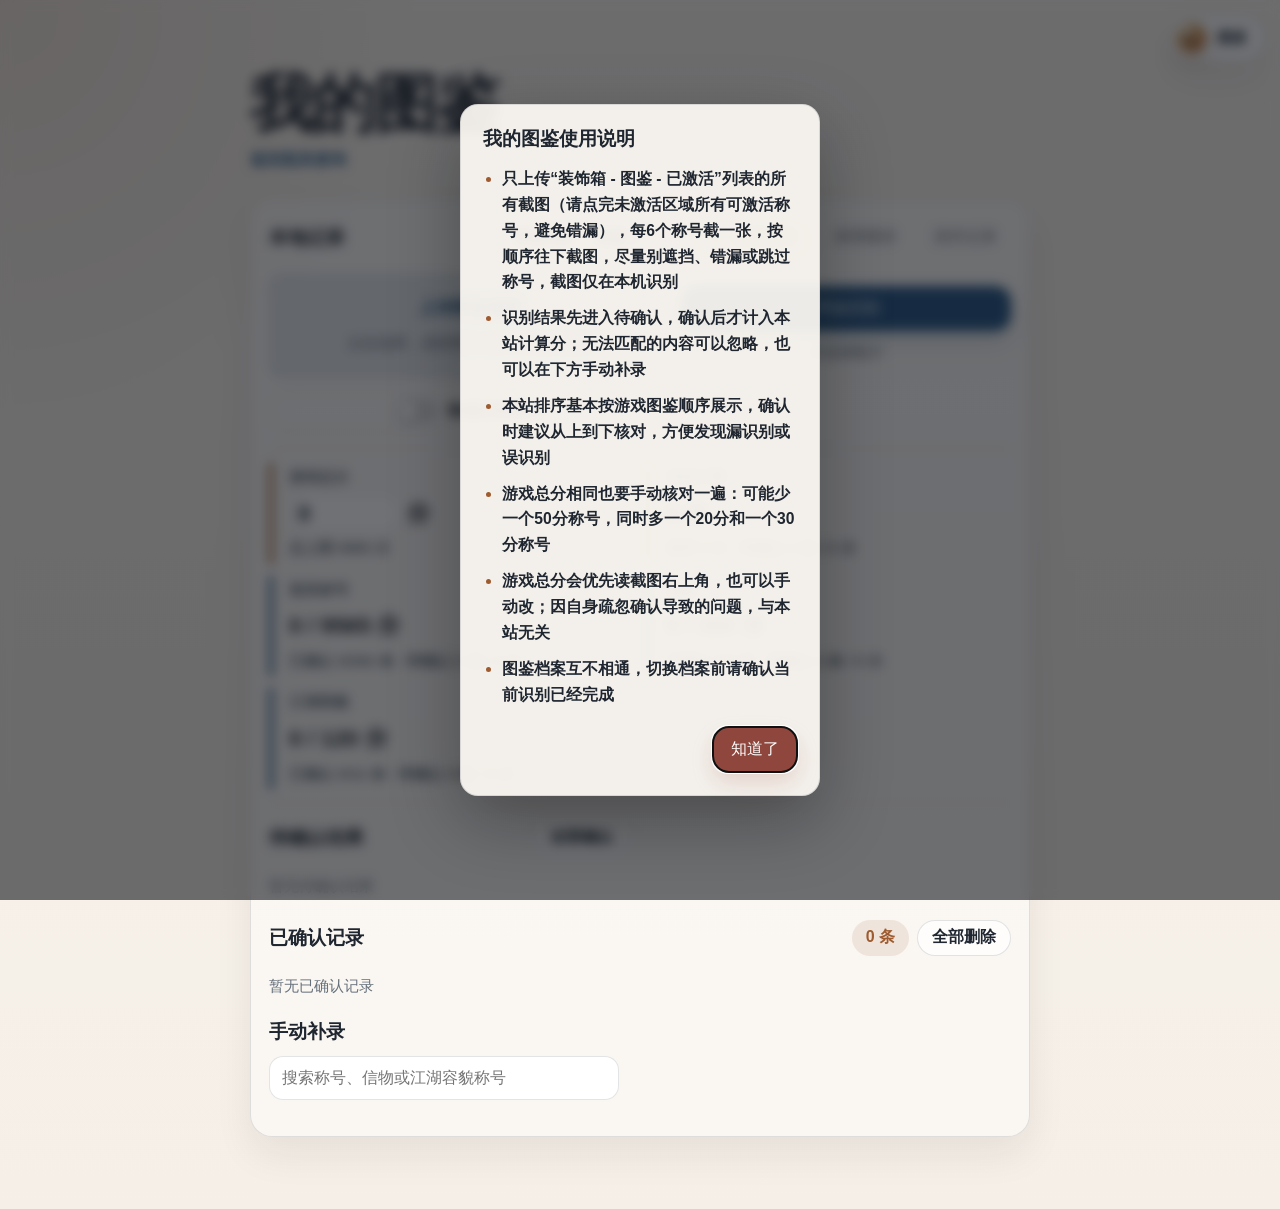
==== commit c7b06461: "加入使用说明提示" ====
--- a/inventory.html
+++ b/inventory.html
@@ -19,7 +19,7 @@
         } catch (error) {}
       })();
     </script>
-    <link rel="stylesheet" href="./styles.css?v=20260520-runtime-cache1" />
+    <link rel="stylesheet" href="./styles.css?v=20260520-guide2" />
   </head>
   <body class="inventory-only-page">
     <button
@@ -71,6 +71,12 @@
               <option value="profile-4">档案 4</option>
               <option value="profile-5">档案 5</option>
             </select>
+            <button id="inventory-help" class="guide-button" type="button">
+              <svg viewBox="0 0 24 24" focusable="false" aria-hidden="true">
+                <path d="M12 3.75a8.25 8.25 0 1 0 0 16.5 8.25 8.25 0 0 0 0-16.5Zm0 15a6.75 6.75 0 1 1 0-13.5 6.75 6.75 0 0 1 0 13.5Zm-.05-4.35c.48 0 .84.35.84.81 0 .47-.36.82-.84.82a.8.8 0 0 1-.84-.82c0-.46.35-.81.84-.81Zm.05-6.17c1.53 0 2.59.88 2.59 2.22 0 .9-.42 1.44-1.26 2.02-.62.43-.79.69-.82 1.3h-1.17c.02-.94.32-1.43 1.07-1.97.66-.47.94-.77.94-1.3 0-.69-.52-1.14-1.34-1.14-.82 0-1.36.48-1.46 1.25H9.33c.11-1.43 1.15-2.38 2.67-2.38Z" />
+              </svg>
+              使用说明
+            </button>
             <button id="repair-cache" class="ghost-button" type="button">
               清理缓存
             </button>
@@ -173,7 +179,7 @@
         aria-describedby="confirm-dialog-message"
       >
         <h2 id="confirm-dialog-title">确认操作</h2>
-        <p id="confirm-dialog-message">确定执行这个操作吗？</p>
+        <div id="confirm-dialog-message" class="confirm-modal-message">确定执行这个操作吗？</div>
         <div class="modal-actions">
           <button
             id="confirm-dialog-cancel"
@@ -195,8 +201,7 @@
       </section>
     </div>
 
-    <script src="./vendor/tesseract/tesseract.min.js?v=5.1.1" defer></script>
-    <script src="./vendor/pinyin-pro.js" defer></script>
-    <script src="./app.js?v=20260520-runtime-cache1" defer></script>
+    <script src="./vendor/pinyin-pro.js?v=20260520-guide2" defer></script>
+    <script src="./app.js?v=20260520-guide2" defer></script>
   </body>
 </html>
--- a/styles.css
+++ b/styles.css
@@ -1115,6 +1115,47 @@
   box-shadow: 0 6px 16px rgba(31, 38, 48, 0.05);
 }
 
+.guide-button {
+  display: inline-flex;
+  align-items: center;
+  justify-content: center;
+  gap: 7px;
+  min-height: 36px;
+  padding: 0 14px 0 12px;
+  border: 1px solid rgba(158, 91, 47, 0.34);
+  border-radius: var(--radius-sm);
+  background: var(--warm-soft);
+  color: var(--warm);
+  font-weight: 900;
+  white-space: nowrap;
+  box-shadow: 0 8px 20px rgba(158, 91, 47, 0.1);
+  transition:
+    background var(--transition),
+    border-color var(--transition),
+    color var(--transition),
+    box-shadow var(--transition);
+}
+
+.guide-button svg {
+  flex: 0 0 auto;
+  width: 18px;
+  height: 18px;
+  fill: currentColor;
+}
+
+.guide-button:hover,
+.guide-button:focus-visible {
+  border-color: rgba(158, 91, 47, 0.56);
+  background: color-mix(in srgb, var(--warm-soft) 68%, var(--warm) 32%);
+  color: var(--warm);
+  box-shadow: 0 10px 24px rgba(158, 91, 47, 0.16);
+}
+
+.guide-button:focus-visible {
+  outline: 3px solid var(--warm-soft);
+  outline-offset: 2px;
+}
+
 .inventory-card .compact-form-head .ghost-button:hover,
 .inventory-card .compact-form-head .ghost-button:focus-visible,
 .inventory-card .heading-actions .ghost-button:hover,
@@ -1265,11 +1306,26 @@
   line-height: 1.3;
 }
 
-.confirm-modal p {
+.confirm-modal-message p {
   margin: 12px 0 0;
   color: var(--muted);
   font-size: 0.98rem;
   line-height: 1.7;
+}
+
+.guide-list {
+  display: grid;
+  gap: 10px;
+  margin: 14px 0 0;
+  padding: 0 0 0 1.2rem;
+  color: var(--ink);
+  font-size: 0.98rem;
+  font-weight: 700;
+  line-height: 1.65;
+}
+
+.guide-list li::marker {
+  color: var(--warm);
 }
 
 .modal-actions {
@@ -1764,17 +1820,19 @@
 
   .inventory-profile-actions {
     display: grid;
-    grid-template-columns: auto minmax(92px, 1fr);
+    grid-template-columns: repeat(3, minmax(0, 1fr));
     align-items: center;
-    gap: 8px;
+    gap: 8px 7px;
   }
 
   .profile-select-label {
+    grid-column: 1;
     width: auto;
     font-size: 0.88rem;
   }
 
   .profile-select {
+    grid-column: 2 / -1;
     width: 100%;
     min-width: 0;
     min-height: 36px;
@@ -1785,11 +1843,36 @@
   }
 
   .inventory-profile-actions .ghost-button {
-    grid-column: auto;
     width: 100%;
     min-height: 36px;
-    padding: 8px 11px;
+    padding: 8px 7px;
+    font-size: 0.9rem;
     white-space: nowrap;
+  }
+
+  .inventory-profile-actions .guide-button {
+    width: 100%;
+    min-height: 36px;
+    padding: 8px 7px;
+    gap: 5px;
+    font-size: 0.9rem;
+  }
+
+  .inventory-profile-actions .guide-button svg {
+    width: 15px;
+    height: 15px;
+  }
+
+  .inventory-profile-actions #inventory-help {
+    grid-column: 1;
+  }
+
+  .inventory-profile-actions #repair-cache {
+    grid-column: 2;
+  }
+
+  .inventory-profile-actions #reset-inventory {
+    grid-column: 3;
   }
 
   .profile-inline-control {
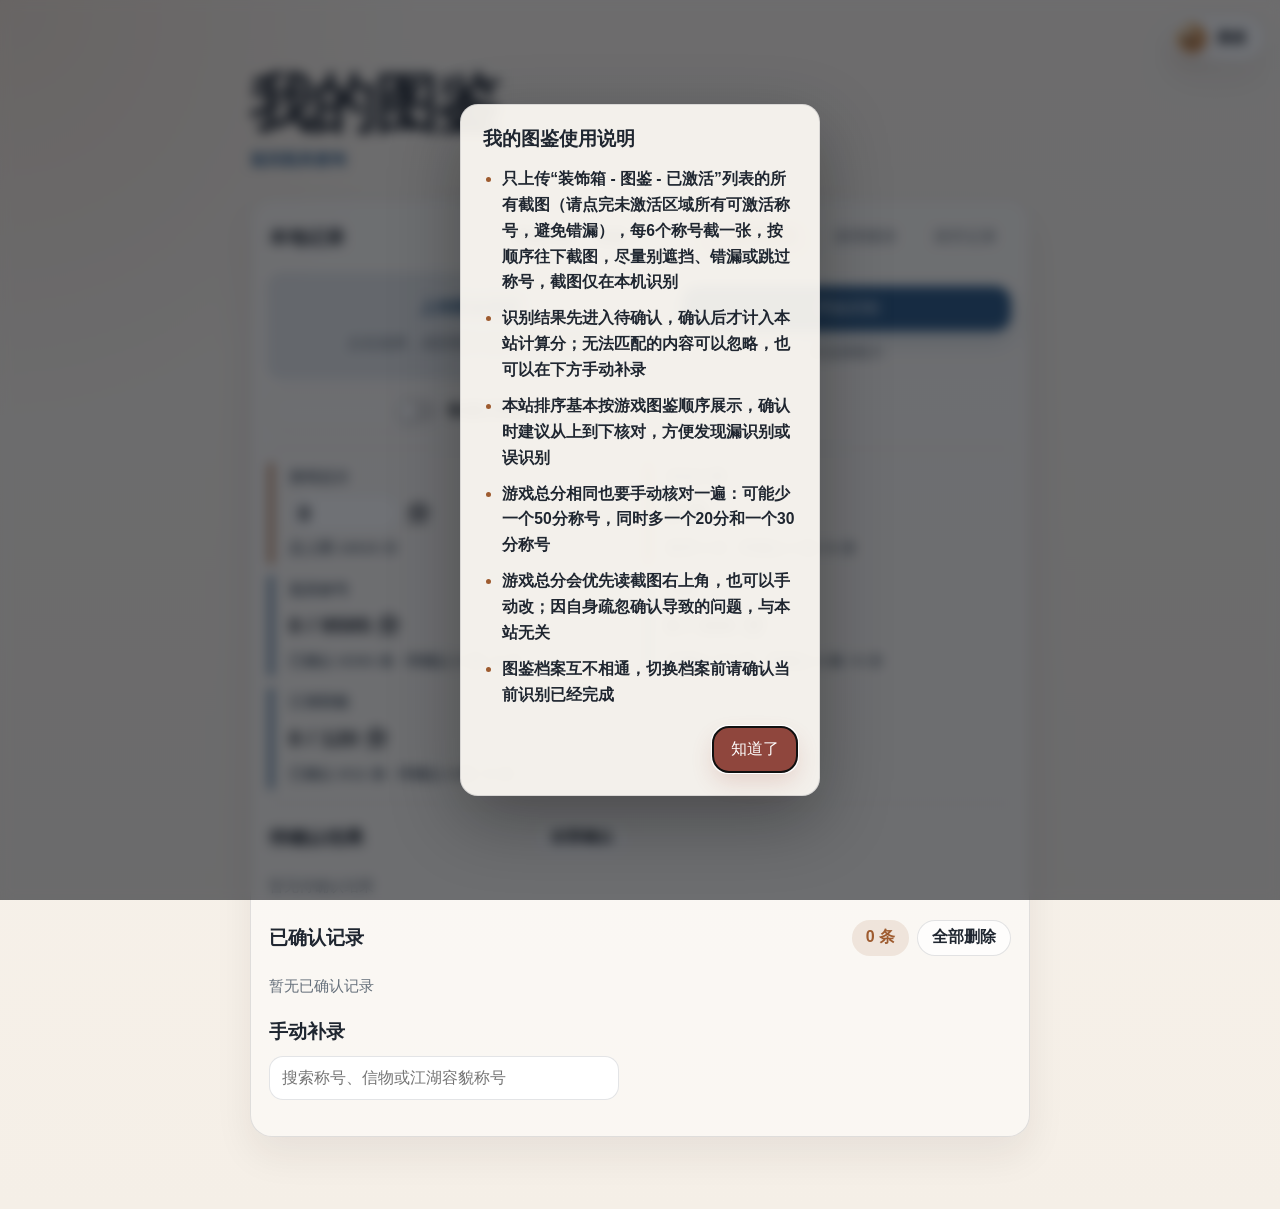
==== commit 7370b9ae: "修复缓存不变导致没有面具的问题" ====
--- a/inventory.html
+++ b/inventory.html
@@ -202,6 +202,6 @@
     </div>
 
     <script src="./vendor/pinyin-pro.js?v=20260520-guide2" defer></script>
-    <script src="./app.js?v=20260520-guide2" defer></script>
+    <script src="./app.js?v=20260531-mask-data" defer></script>
   </body>
 </html>
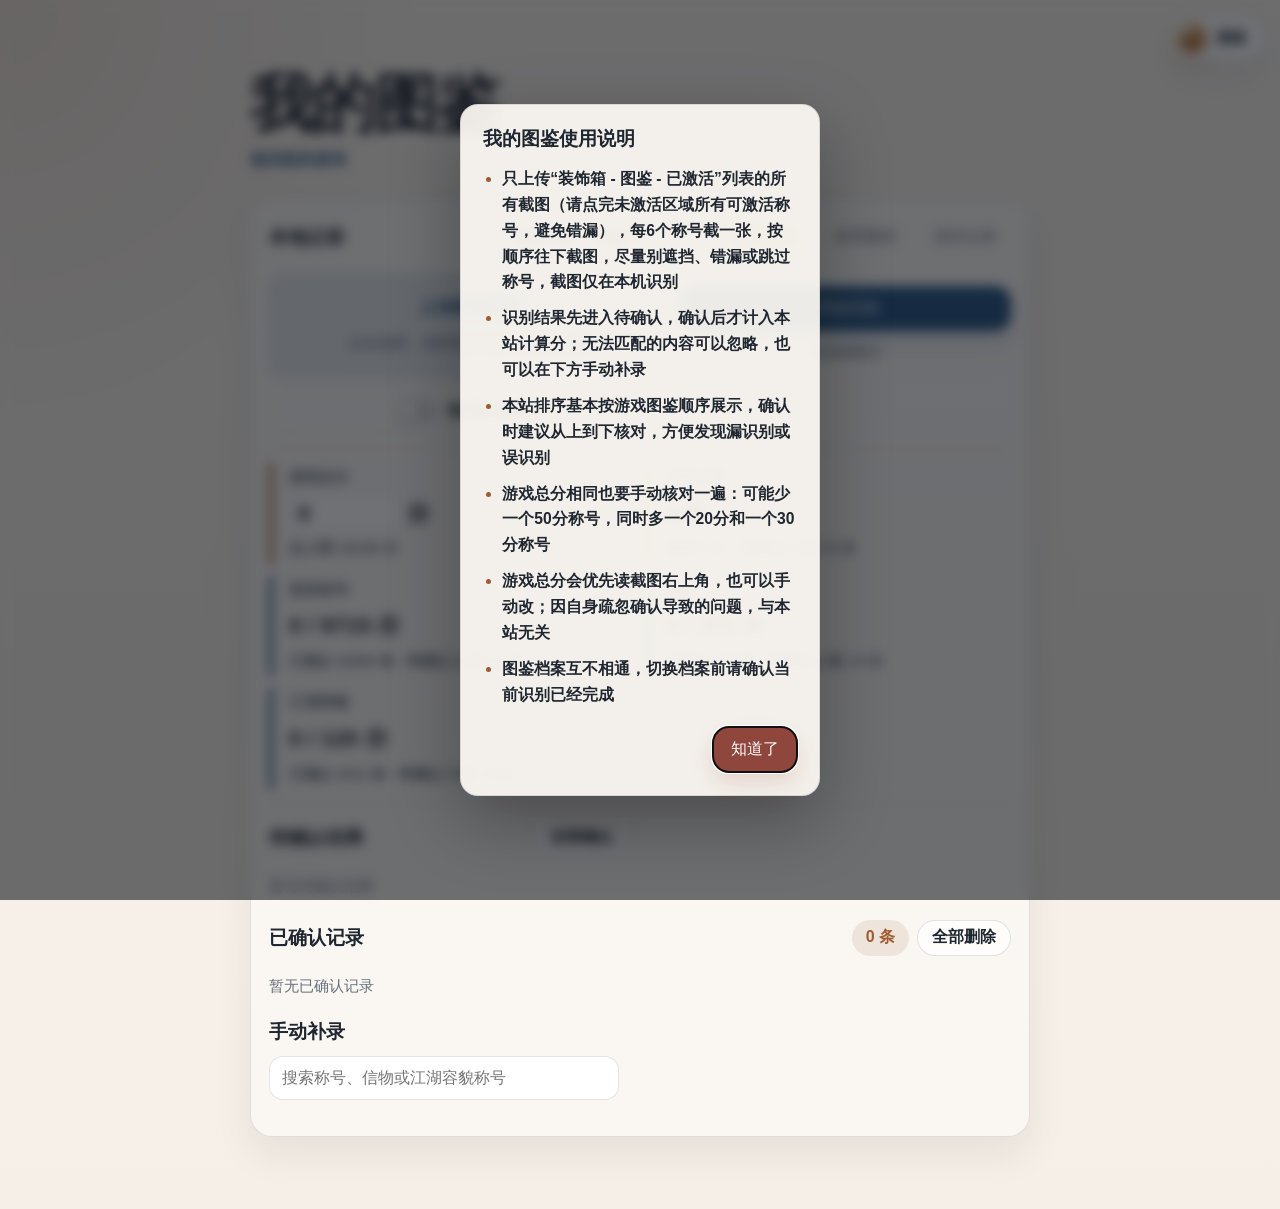
==== commit a9145122: "260610面具更新" ====
--- a/inventory.html
+++ b/inventory.html
@@ -202,6 +202,6 @@
     </div>
 
     <script src="./vendor/pinyin-pro.js?v=20260520-guide2" defer></script>
-    <script src="./app.js?v=20260531-mask-data" defer></script>
+    <script src="./app.js?v=20260610-mask-data" defer></script>
   </body>
 </html>
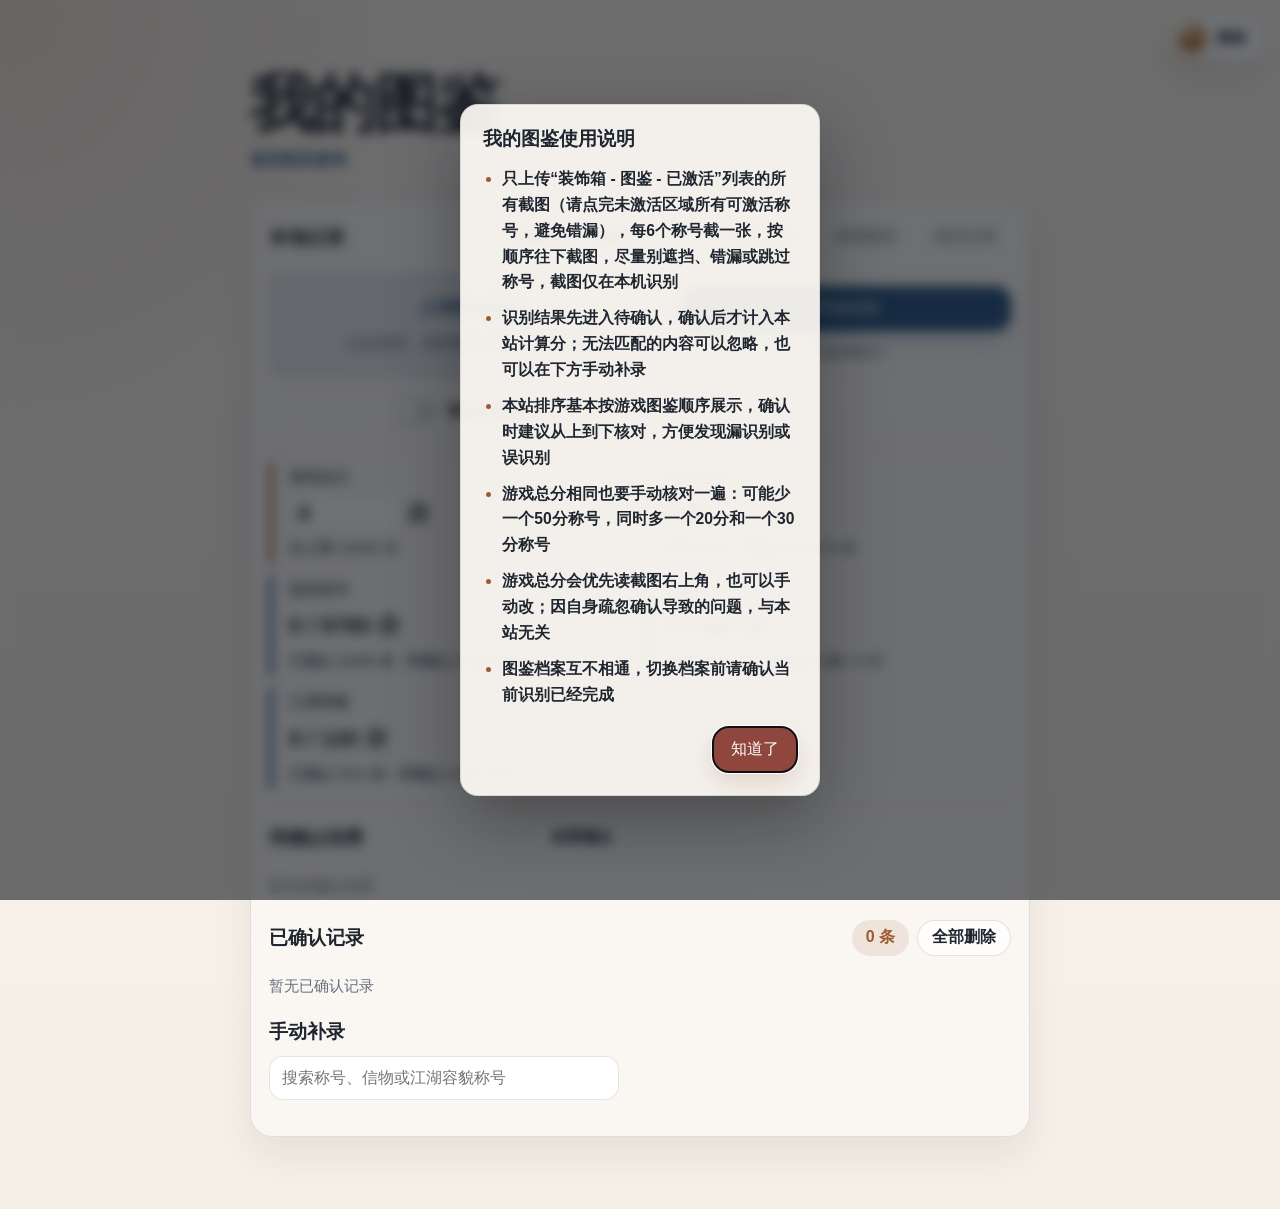
==== commit 444a5ad8: "260709面具更新" ====
--- a/inventory.html
+++ b/inventory.html
@@ -202,6 +202,6 @@
     </div>
 
     <script src="./vendor/pinyin-pro.js?v=20260520-guide2" defer></script>
-    <script src="./app.js?v=20260610-mask-data" defer></script>
+    <script src="./app.js?v=20260708-mask-data" defer></script>
   </body>
 </html>
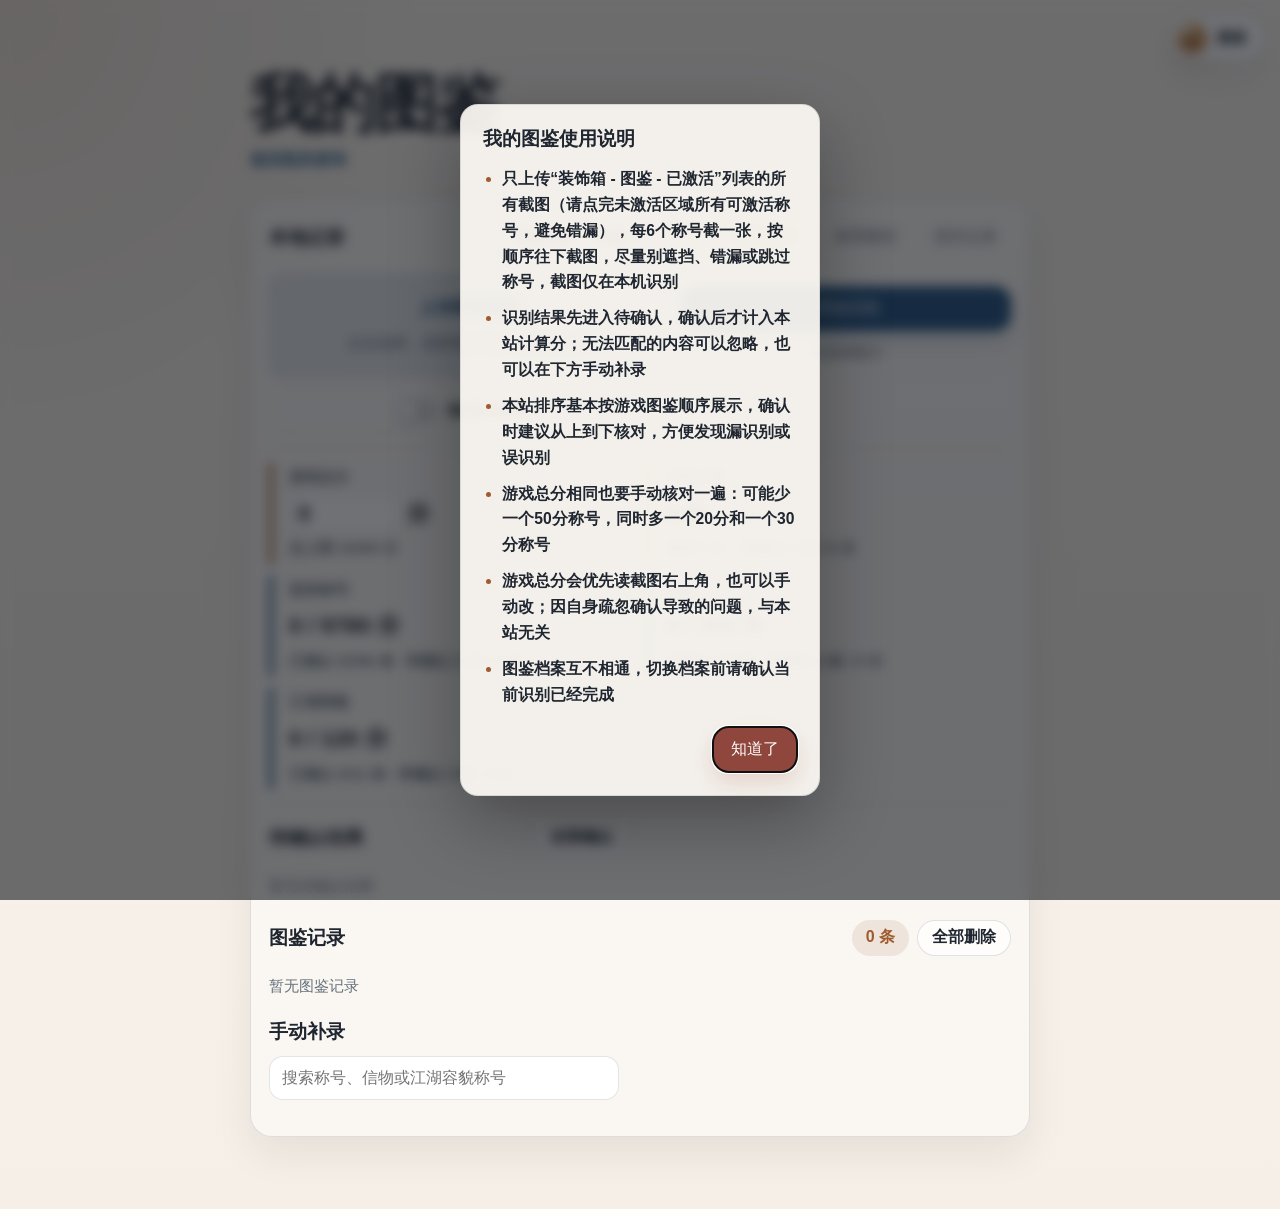
==== commit ad89ecc0: "更新面具“已收录”按钮效果" ====
--- a/inventory.html
+++ b/inventory.html
@@ -19,7 +19,7 @@
         } catch (error) {}
       })();
     </script>
-    <link rel="stylesheet" href="./styles.css?v=20260520-guide2" />
+    <link rel="stylesheet" href="./styles.css?v=20260729-collection-control" />
   </head>
   <body class="inventory-only-page">
     <button
@@ -134,7 +134,7 @@
 
           <section class="inventory-card confirmed-section">
             <div class="compact-form-head">
-              <h3>已确认记录</h3>
+              <h3>图鉴记录</h3>
               <div class="heading-actions">
                 <span id="confirmed-count" class="pill"></span>
                 <button id="clear-confirmed" class="ghost-button" type="button" disabled>
@@ -202,6 +202,6 @@
     </div>
 
     <script src="./vendor/pinyin-pro.js?v=20260520-guide2" defer></script>
-    <script src="./app.js?v=20260708-mask-data" defer></script>
+    <script src="./app.js?v=20260729-collection-control" defer></script>
   </body>
 </html>
--- a/styles.css
+++ b/styles.css
@@ -1397,6 +1397,60 @@
   color: #1f845c;
 }
 
+.mask-owned-control {
+  display: inline-flex;
+  align-items: center;
+  justify-content: center;
+  flex: 0 0 auto;
+  gap: 7px;
+  min-width: 86px;
+  min-height: 38px;
+  padding: 0 10px;
+  border: 1px solid var(--line);
+  border-radius: var(--radius-sm);
+  background: var(--surface-strong);
+  color: var(--muted);
+  font-size: 0.88rem;
+  font-weight: 700;
+  line-height: 1.2;
+  white-space: nowrap;
+  cursor: pointer;
+  user-select: none;
+  touch-action: manipulation;
+}
+
+.mask-owned-input {
+  width: 17px;
+  height: 17px;
+  margin: 0;
+  accent-color: #287655;
+  cursor: pointer;
+}
+
+.mask-owned-control:hover {
+  border-color: rgba(40, 118, 85, 0.42);
+  background: rgba(40, 118, 85, 0.07);
+}
+
+.mask-owned-control:has(.mask-owned-input:focus-visible) {
+  outline: 3px solid rgba(40, 118, 85, 0.16);
+  outline-offset: 2px;
+}
+
+.mask-owned-control.is-checked {
+  border-color: rgba(40, 118, 85, 0.3);
+  background: rgba(40, 118, 85, 0.1);
+  color: #216c4c;
+}
+
+.mask-owned-control.is-readonly {
+  cursor: default;
+}
+
+.mask-owned-control.is-readonly .mask-owned-input {
+  cursor: default;
+}
+
 .card-state-row {
   display: flex;
   flex-wrap: wrap;
@@ -1470,6 +1524,14 @@
 
 .card-heading {
   min-width: 0;
+}
+
+.card-actions {
+  display: flex;
+  flex-direction: column;
+  align-items: center;
+  flex: 0 0 auto;
+  gap: 8px;
 }
 
 .card-title {
@@ -1616,6 +1678,7 @@
 .pill,
 .score-badge,
 .info-chip,
+.mask-owned-control,
 .upgrade-cost-list {
   transition:
     background-color 280ms ease-out,
@@ -1718,6 +1781,21 @@
 :root[data-theme="dark"] .suggestion-item:hover,
 :root[data-theme="dark"] .suggestion-item:focus-visible {
   background: rgba(255, 255, 255, 0.08);
+}
+
+:root[data-theme="dark"] .mask-owned-control {
+  background: rgba(255, 255, 255, 0.04);
+}
+
+:root[data-theme="dark"] .mask-owned-control:hover {
+  border-color: rgba(114, 214, 168, 0.68);
+  background: rgba(114, 214, 168, 0.1);
+}
+
+:root[data-theme="dark"] .mask-owned-control.is-checked {
+  border-color: rgba(114, 214, 168, 0.38);
+  background: rgba(114, 214, 168, 0.14);
+  color: #82ddb3;
 }
 
 :root[data-theme="dark"] .trait-form,
@@ -1753,6 +1831,10 @@
 }
 
 @media (max-width: 720px) {
+  .mask-owned-control {
+    min-height: 44px;
+  }
+
   .page {
     width: min(100% - 20px, 920px);
     padding-top: 60px;
@@ -2167,6 +2249,21 @@
     background: rgba(255, 255, 255, 0.08);
   }
 
+  :root:not([data-theme]) .mask-owned-control {
+    background: rgba(255, 255, 255, 0.04);
+  }
+
+  :root:not([data-theme]) .mask-owned-control:hover {
+    border-color: rgba(114, 214, 168, 0.68);
+    background: rgba(114, 214, 168, 0.1);
+  }
+
+  :root:not([data-theme]) .mask-owned-control.is-checked {
+    border-color: rgba(114, 214, 168, 0.38);
+    background: rgba(114, 214, 168, 0.14);
+    color: #82ddb3;
+  }
+
   :root:not([data-theme]) .trait-form,
   :root:not([data-theme]) .filter-form,
   :root:not([data-theme]) .inventory-panel {
